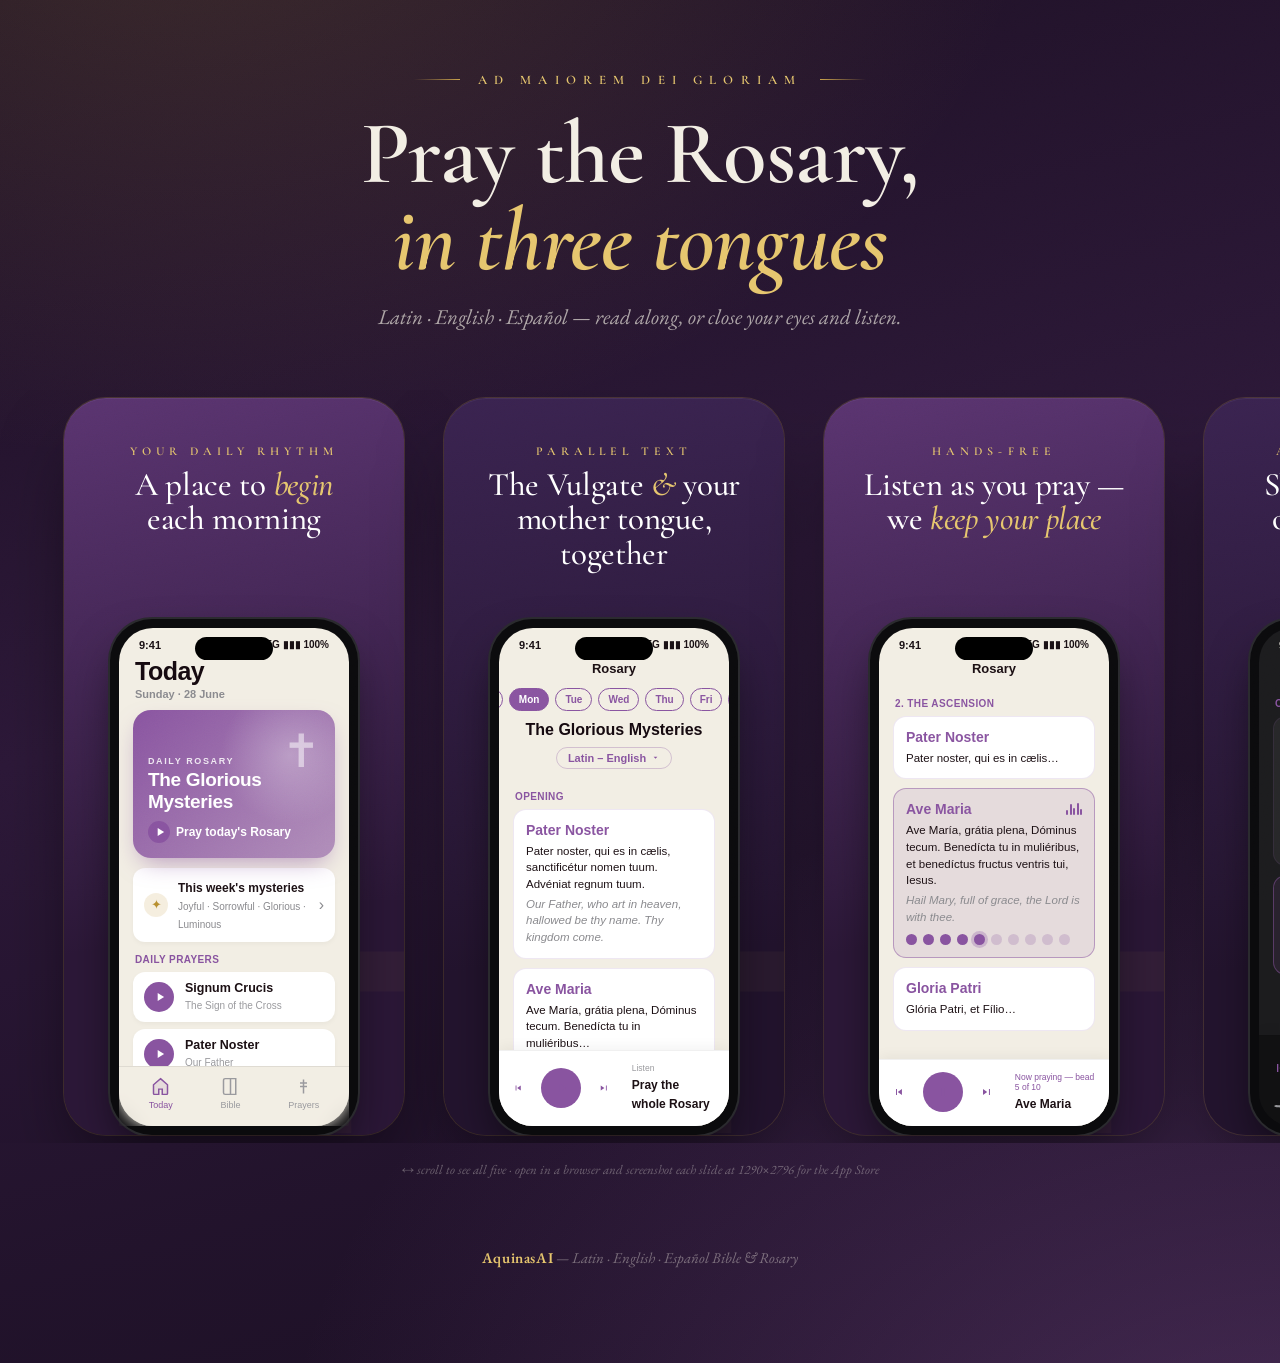
==== AquinasAI - Latin-English Bible/app-store-screenshots/index.html @ 45950003 "Add initial HTML structure and styles for App Store screenshots of AquinasAI" ====
<!DOCTYPE html>
<html lang="en">
<head>
<meta charset="UTF-8">
<meta name="viewport" content="width=device-width, initial-scale=1.0">
<title>AquinasAI — App Store Screenshots</title>
<link rel="preconnect" href="https://fonts.googleapis.com">
<link rel="preconnect" href="https://fonts.gstatic.com" crossorigin>
<link href="https://fonts.googleapis.com/css2?family=Cormorant+Garamond:ital,wght@0,400;0,500;0,600;0,700;1,400;1,500&family=EB+Garamond:ital,wght@0,400;0,500;0,600;1,400&display=swap" rel="stylesheet">
<style>
:root{
  --purple:#8954A0;
  --purple-deep:#5a3470;
  --purple-ink:#2c1838;
  --paper:#F2EEE4;
  --night:#1C1C1E;
  --gold:#C9A24B;
  --gold-bright:#E6C66E;
  --ink:#1a1014;
  /* iOS UI faithful colors */
  --ios-sys:-apple-system,BlinkMacSystemFont,"SF Pro Text","Helvetica Neue",sans-serif;
  --serif:"EB Garamond",Georgia,serif;
  --display:"Cormorant Garamond",Georgia,serif;
}
*{margin:0;padding:0;box-sizing:border-box}
html{-webkit-font-smoothing:antialiased;text-rendering:optimizeLegibility}
body{
  background:
    radial-gradient(120% 80% at 15% -10%, rgba(201,162,75,.18), transparent 55%),
    radial-gradient(130% 90% at 100% 110%, rgba(137,84,160,.40), transparent 60%),
    linear-gradient(165deg,#1d1024 0%, #2c1838 45%, #1a0f22 100%);
  color:var(--paper);
  font-family:var(--serif);
  min-height:100vh;
  padding:64px 0 96px;
  position:relative;
  overflow-x:hidden;
}
/* grain overlay */
body::after{
  content:"";position:fixed;inset:0;pointer-events:none;z-index:9999;opacity:.045;mix-blend-mode:overlay;
  background-image:url("data:image/svg+xml,%3Csvg xmlns='http://www.w3.org/2000/svg' width='160' height='160'%3E%3Cfilter id='n'%3E%3CfeTurbulence type='fractalNoise' baseFrequency='.9' numOctaves='3'/%3E%3C/filter%3E%3Crect width='100%25' height='100%25' filter='url(%23n)'/%3E%3C/svg%3E");
}

/* ---------- Masthead ---------- */
.masthead{text-align:center;max-width:900px;margin:0 auto 60px;padding:0 32px;position:relative;z-index:2}
.crest{
  font-family:var(--display);font-size:13px;letter-spacing:.55em;text-transform:uppercase;
  color:var(--gold-bright);font-weight:600;margin-bottom:22px;
  display:inline-flex;align-items:center;gap:18px;
}
.crest::before,.crest::after{content:"";height:1px;width:46px;background:linear-gradient(90deg,transparent,var(--gold))}
.crest::after{background:linear-gradient(90deg,var(--gold),transparent)}
.masthead h1{
  font-family:var(--display);font-weight:600;font-size:clamp(48px,7vw,92px);line-height:.98;
  letter-spacing:-.01em;color:var(--paper);
}
.masthead h1 em{font-style:italic;color:var(--gold-bright)}
.masthead p{
  font-size:clamp(17px,2vw,21px);color:rgba(242,238,228,.66);margin-top:18px;font-style:italic;font-weight:400;
}

/* ---------- Gallery ---------- */
.gallery{
  display:flex;gap:40px;padding:8px 64px 8px;overflow-x:auto;scroll-snap-type:x mandatory;
  position:relative;z-index:2;
}
.gallery::-webkit-scrollbar{height:10px}
.gallery::-webkit-scrollbar-track{background:rgba(0,0,0,.25);border-radius:99px}
.gallery::-webkit-scrollbar-thumb{background:rgba(201,162,75,.45);border-radius:99px}

/* App Store slide: 1290x2796 ratio */
.slide{
  flex:0 0 auto;width:340px;scroll-snap-align:center;
  aspect-ratio:1290/2796;border-radius:42px;position:relative;overflow:hidden;
  background:linear-gradient(170deg,var(--purple-deep),var(--purple-ink) 70%);
  box-shadow:0 40px 80px -20px rgba(0,0,0,.6), 0 0 0 1px rgba(201,162,75,.22), inset 0 1px 0 rgba(255,255,255,.06);
  display:flex;flex-direction:column;align-items:center;
  padding:46px 26px 0;
}
.slide.paper{background:linear-gradient(175deg,#3a2350,#23142e 75%)}
/* faint cross watermark */
.slide::before{
  content:"✝";position:absolute;font-family:var(--display);font-size:340px;line-height:1;
  right:-70px;bottom:-60px;color:rgba(201,162,75,.05);pointer-events:none;
}
.cap{position:relative;z-index:3;text-align:center;margin-bottom:26px;min-height:118px}
.cap .kicker{
  font-family:var(--display);font-size:12px;letter-spacing:.42em;text-transform:uppercase;
  color:var(--gold-bright);font-weight:600;margin-bottom:10px;
}
.cap h2{
  font-family:var(--display);font-weight:500;font-size:33px;line-height:1.04;color:#fff;letter-spacing:-.01em;
}
.cap h2 em{font-style:italic;color:var(--gold-bright)}

/* ---------- Phone ---------- */
.phone{
  width:248px;flex:0 0 auto;border-radius:42px;background:#0b0b0d;
  padding:9px;position:relative;
  box-shadow:0 0 0 2px #2a2a2e, 0 24px 50px -12px rgba(0,0,0,.7);
  margin-top:auto;
}
.screen{
  border-radius:34px;overflow:hidden;position:relative;background:var(--paper);
  aspect-ratio:9/19.5;display:flex;flex-direction:column;font-family:var(--ios-sys);
}
.screen.dark{background:var(--night);color:var(--paper)}
.island{
  position:absolute;top:9px;left:50%;transform:translateX(-50%);
  width:78px;height:23px;background:#000;border-radius:99px;z-index:50;
}
/* status bar */
.status{
  display:flex;justify-content:space-between;align-items:center;
  padding:11px 20px 4px;font-size:11px;font-weight:600;color:var(--ink);z-index:40;
}
.dark .status{color:var(--paper)}
.status .right{display:flex;gap:5px;align-items:center;font-size:10px}

/* shared UI bits */
.ui{flex:1;overflow:hidden;display:flex;flex-direction:column}
.scroll{flex:1;overflow:hidden;padding:0 14px}
.lt{font-size:25px;font-weight:800;letter-spacing:-.5px;color:#15090f;padding:2px 16px 2px}
.dark .lt{color:var(--paper)}
.muted{color:#8a8a8e}
.purple{color:var(--purple)}

/* tab bar */
.tabbar{
  display:flex;justify-content:space-around;align-items:center;padding:9px 6px 16px;
  border-top:.5px solid rgba(0,0,0,.08);background:rgba(242,238,228,.92);backdrop-filter:blur(8px);
}
.dark .tabbar{background:rgba(28,28,30,.92);border-top:.5px solid rgba(255,255,255,.08)}
.tab{display:flex;flex-direction:column;align-items:center;gap:3px;font-size:9px;color:#9a9a9e;font-weight:500}
.tab svg{width:21px;height:21px;fill:none;stroke:#9a9a9e;stroke-width:1.7}
.tab.on{color:var(--purple)}
.tab.on svg{stroke:var(--purple);fill:rgba(137,84,160,.12)}

/* cards */
.card{background:#fff;border-radius:13px;padding:11px 12px;box-shadow:0 2px 6px rgba(0,0,0,.05)}
.dark .card{background:rgba(255,255,255,.06)}
.row{display:flex;align-items:center;gap:11px}

/* hero */
.hero{
  position:relative;border-radius:18px;overflow:hidden;height:148px;
  background:linear-gradient(135deg,var(--purple),rgba(137,84,160,.62));
  padding:15px;display:flex;flex-direction:column;justify-content:flex-end;color:#fff;
  box-shadow:0 10px 24px -8px rgba(137,84,160,.6);
}
.hero .halo{position:absolute;right:-30px;top:-30px;width:150px;height:150px;border-radius:50%;
  background:radial-gradient(circle,rgba(255,255,255,.28),transparent 65%)}
.hero .ic{position:absolute;right:14px;top:14px;font-size:46px;opacity:.5}
.hero .k{font-size:9px;letter-spacing:.18em;font-weight:700;opacity:.85}
.hero h3{font-size:19px;font-weight:800;margin:3px 0 8px;letter-spacing:-.3px}
.hero .play{display:inline-flex;align-items:center;gap:6px;font-size:12px;font-weight:600}

/* play button circle */
.pbtn{width:30px;height:30px;border-radius:50%;background:var(--purple);display:flex;align-items:center;justify-content:center;flex-shrink:0}
.pbtn svg{width:14px;height:14px;fill:#fff;margin-left:1px}
.pbtn.lg{width:40px;height:40px}.pbtn.lg svg{width:18px;height:18px}
.pbtn.ghost{background:rgba(137,84,160,.14)}.pbtn.ghost svg{fill:var(--purple)}

/* day pills */
.pills{display:flex;gap:6px;justify-content:center;margin:4px 0 10px;flex-wrap:nowrap}
.pill{font-size:10px;padding:5px 9px;border-radius:99px;border:1px solid var(--purple);color:var(--purple);font-weight:600}
.pill.on{background:var(--purple);color:#fff}

/* prayer block card */
.pcard{border-radius:13px;padding:12px;margin-bottom:9px;background:#fff;border:1px solid rgba(137,84,160,.14)}
.dark .pcard{background:rgba(255,255,255,.05)}
.pcard.cur{background:rgba(137,84,160,.12);border-color:rgba(137,84,160,.5)}
.pcard .ti{display:flex;align-items:center;justify-content:space-between;margin-bottom:5px}
.pcard .ti b{color:var(--purple);font-size:14px;font-weight:700}
.la{font-size:11.5px;line-height:1.45;color:#1c1014}
.dark .la{color:var(--paper)}
.en{font-size:11.5px;line-height:1.45;color:#8a8a8e;font-style:italic;margin-top:3px}
.es{font-size:11.5px;line-height:1.45;color:#8a8a8e;font-style:italic;margin-top:3px}

/* beads */
.beads{display:flex;gap:6px;margin-top:9px;flex-wrap:wrap}
.bead{width:11px;height:11px;border-radius:50%;background:rgba(137,84,160,.22)}
.bead.f{background:var(--purple)}
.bead.now{background:var(--purple);box-shadow:0 0 0 3px rgba(137,84,160,.28)}

/* listen bar */
.listen{padding:12px 14px 14px;background:#fff;border-top:.5px solid rgba(0,0,0,.06);box-shadow:0 -3px 12px rgba(0,0,0,.05)}
.dark .listen{background:rgba(0,0,0,.4)}
.listen .ctrls{display:flex;align-items:center;gap:18px;color:var(--purple)}
.listen .ctrls svg{width:16px;height:16px;fill:var(--purple)}
.listen .np{margin-left:4px;line-height:1.2}
.listen .np small{font-size:8.5px;color:#9a9a9e;display:block;text-transform:none}
.listen .np b{font-size:12px;color:#1c1014;font-weight:600}
.dark .listen .np b{color:var(--paper)}
.speed{display:flex;align-items:center;gap:8px;margin-top:11px;color:#9a9a9e}
.speed svg{width:13px;height:13px;fill:#9a9a9e}
.track{flex:1;height:3px;border-radius:99px;background:rgba(137,84,160,.2);position:relative}
.track .fill{position:absolute;left:0;top:0;bottom:0;border-radius:99px;background:var(--purple)}
.track .knob{position:absolute;top:50%;width:13px;height:13px;border-radius:50%;background:#fff;
  box-shadow:0 1px 3px rgba(0,0,0,.3),0 0 0 1px rgba(137,84,160,.4);transform:transl(-50%,-50%);translate:-50% -50%}
.speed .x{font-size:10px;font-weight:700;color:var(--purple);font-variant-numeric:tabular-nums}

/* row list item */
.prow{display:flex;align-items:center;gap:11px;padding:9px 11px;background:#fff;border-radius:12px;margin-bottom:7px;box-shadow:0 2px 5px rgba(0,0,0,.04)}
.dark .prow{background:rgba(255,255,255,.06)}
.prow .tx b{font-size:12.5px;color:#1c1014;font-weight:700;display:block}
.dark .prow .tx b{color:var(--paper)}
.prow .tx small{font-size:10px;color:#9a9a9e}

/* language menu chip */
.langchip{display:inline-flex;align-items:center;gap:5px;font-size:11px;font-weight:600;color:var(--purple);
  border:1px solid rgba(137,84,160,.3);border-radius:99px;padding:4px 11px}
.langchip svg{width:9px;height:9px;fill:var(--purple)}

.sech{font-size:10px;font-weight:800;letter-spacing:.04em;color:var(--purple);text-transform:uppercase;margin:12px 2px 7px}
.weekrow{display:flex;align-items:center;gap:10px;background:#fff;border-radius:12px;padding:10px 11px;box-shadow:0 2px 5px rgba(0,0,0,.04)}
.dark .weekrow{background:rgba(255,255,255,.06)}
.dot{width:24px;height:24px;border-radius:50%;display:flex;align-items:center;justify-content:center;font-size:13px}

/* voices marketing slide */
.voicewrap{display:flex;flex-direction:column;gap:14px;padding:4px 2px}
.voice{display:flex;align-items:center;gap:13px;background:rgba(255,255,255,.05);border:1px solid rgba(201,162,75,.25);
  border-radius:16px;padding:14px}
.voice .flag{width:42px;height:42px;border-radius:50%;display:flex;align-items:center;justify-content:center;font-size:22px;
  background:rgba(201,162,75,.14);border:1px solid rgba(201,162,75,.35)}
.voice .vt{flex:1}
.voice .vt b{font-family:var(--display);font-size:21px;color:#fff;font-weight:600;display:block;line-height:1}
.voice .vt small{font-size:11px;color:rgba(242,238,228,.6);font-style:italic}
.voice .lang{font-family:var(--display);font-size:12px;color:var(--gold-bright);letter-spacing:.12em;text-transform:uppercase;font-weight:600}

/* footer */
.foot{text-align:center;margin:70px auto 0;color:rgba(242,238,228,.4);font-style:italic;font-size:15px;position:relative;z-index:2}
.foot b{color:var(--gold-bright);font-style:normal;font-weight:600;letter-spacing:.04em}
.hint{text-align:center;color:rgba(242,238,228,.35);font-size:13px;margin-top:18px;font-style:italic}

/* waveform icon */
.wf{display:inline-flex;gap:1.5px;align-items:flex-end;height:12px}
.wf i{width:2px;background:var(--purple);border-radius:2px;display:block}
</style>
</head>
<body>

  <div class="masthead">
    <div class="crest">Ad Maiorem Dei Gloriam</div>
    <h1>Pray the Rosary,<br><em>in three tongues</em></h1>
    <p>Latin · English · Español — read along, or close your eyes and listen.</p>
  </div>

  <div class="gallery">

    <!-- ============ SLIDE 1 — TODAY ============ -->
    <div class="slide">
      <div class="cap">
        <div class="kicker">Your daily rhythm</div>
        <h2>A place to <em>begin</em><br>each morning</h2>
      </div>
      <div class="phone"><div class="screen">
        <div class="island"></div>
        <div class="status"><span>9:41</span><span class="right">5G ▮▮▮ 100%</span></div>
        <div class="ui">
          <div class="lt">Today</div>
          <div class="scroll">
            <div class="muted" style="font-size:11px;font-weight:600;padding:0 2px 10px">Sunday · 28 June</div>
            <!-- hero -->
            <div class="hero">
              <div class="halo"></div><div class="ic">✝</div>
              <div class="k">DAILY ROSARY</div>
              <h3>The Glorious Mysteries</h3>
              <div class="play"><span class="pbtn" style="width:22px;height:22px"><svg viewBox="0 0 24 24"><path d="M8 5v14l11-7z"/></svg></span> Pray today's Rosary</div>
            </div>
            <div style="height:10px"></div>
            <div class="weekrow">
              <div class="dot" style="background:rgba(201,162,75,.18);color:#b8902f">✦</div>
              <div style="flex:1"><b style="font-size:12px;color:#1c1014">This week's mysteries</b><br><small class="muted" style="font-size:10px">Joyful · Sorrowful · Glorious · Luminous</small></div>
              <span class="muted">›</span>
            </div>
            <div class="sech">Daily prayers</div>
            <div class="prow">
              <span class="pbtn"><svg viewBox="0 0 24 24"><path d="M8 5v14l11-7z"/></svg></span>
              <div class="tx"><b>Signum Crucis</b><small>The Sign of the Cross</small></div>
            </div>
            <div class="prow">
              <span class="pbtn"><svg viewBox="0 0 24 24"><path d="M8 5v14l11-7z"/></svg></span>
              <div class="tx"><b>Pater Noster</b><small>Our Father</small></div>
            </div>
            <div class="prow">
              <span class="pbtn"><svg viewBox="0 0 24 24"><path d="M8 5v14l11-7z"/></svg></span>
              <div class="tx"><b>Ave Maria</b><small>Hail Mary</small></div>
            </div>
          </div>
          <div class="tabbar">
            <div class="tab on"><svg viewBox="0 0 24 24"><path d="M12 3l8 7v10a1 1 0 0 1-1 1h-5v-6H10v6H5a1 1 0 0 1-1-1V10z"/></svg>Today</div>
            <div class="tab"><svg viewBox="0 0 24 24"><path d="M4 5a2 2 0 0 1 2-2h12v18H6a2 2 0 0 1-2-2z"/><path d="M12 3v18"/></svg>Bible</div>
            <div class="tab"><svg viewBox="0 0 24 24"><path d="M12 4v16M8 8h8M8 12h8"/></svg>Prayers</div>
          </div>
        </div>
      </div></div>
    </div>

    <!-- ============ SLIDE 2 — THREE LANGUAGES ============ -->
    <div class="slide paper">
      <div class="cap">
        <div class="kicker">Parallel text</div>
        <h2>The Vulgate <em>&amp;</em> your<br>mother tongue, together</h2>
      </div>
      <div class="phone"><div class="screen">
        <div class="island"></div>
        <div class="status"><span>9:41</span><span class="right">5G ▮▮▮ 100%</span></div>
        <div class="ui">
          <div style="text-align:center;font-size:13px;font-weight:600;padding:6px 0 8px;color:#1c1014">Rosary</div>
          <div class="pills">
            <span class="pill">Sun</span><span class="pill on">Mon</span><span class="pill">Tue</span><span class="pill">Wed</span><span class="pill">Thu</span><span class="pill">Fri</span><span class="pill">Sat</span>
          </div>
          <div style="text-align:center"><div style="font-size:16px;font-weight:800;color:#15090f">The Glorious Mysteries</div>
            <div style="margin:8px 0 4px"><span class="langchip">Latin – English <svg viewBox="0 0 24 24"><path d="M7 10l5 5 5-5z"/></svg></span></div>
          </div>
          <div class="scroll" style="padding-top:6px">
            <div class="sech">Opening</div>
            <div class="pcard">
              <div class="ti"><b>Pater Noster</b></div>
              <div class="la">Pater noster, qui es in cælis, sanctificétur nomen tuum. Advéniat regnum tuum.</div>
              <div class="en">Our Father, who art in heaven, hallowed be thy name. Thy kingdom come.</div>
            </div>
            <div class="pcard">
              <div class="ti"><b>Ave Maria</b></div>
              <div class="la">Ave María, grátia plena, Dóminus tecum. Benedícta tu in muliéribus…</div>
              <div class="en">Hail Mary, full of grace, the Lord is with thee. Blessed art thou amongst women…</div>
              <div class="beads"><span class="bead f"></span><span class="bead f"></span><span class="bead"></span></div>
            </div>
            <div class="pcard">
              <div class="ti"><b>Gloria Patri</b></div>
              <div class="la">Glória Patri, et Fílio, et Spirítui Sancto…</div>
              <div class="en">Glory be to the Father, and to the Son, and to the Holy Spirit…</div>
            </div>
          </div>
          <div class="listen">
            <div class="ctrls">
              <svg viewBox="0 0 24 24"><path d="M6 6h2v12H6zm3.5 6l8.5 6V6z"/></svg>
              <span class="pbtn lg"><svg viewBox="0 0 24 24"><path d="M8 5v14l11-7z"/></svg></span>
              <svg viewBox="0 0 24 24"><path d="M16 6h2v12h-2zM4 6l8.5 6L4 18z"/></svg>
              <div class="np"><small>Listen</small><b>Pray the whole Rosary</b></div>
            </div>
          </div>
        </div>
      </div></div>
    </div>

    <!-- ============ SLIDE 3 — LISTEN + BEAD TRACKER ============ -->
    <div class="slide">
      <div class="cap">
        <div class="kicker">Hands-free</div>
        <h2>Listen as you pray —<br>we <em>keep your place</em></h2>
      </div>
      <div class="phone"><div class="screen">
        <div class="island"></div>
        <div class="status"><span>9:41</span><span class="right">5G ▮▮▮ 100%</span></div>
        <div class="ui">
          <div style="text-align:center;font-size:13px;font-weight:600;padding:6px 0 8px;color:#1c1014">Rosary</div>
          <div class="scroll" style="padding-top:2px">
            <div class="sech">2. The Ascension</div>
            <div class="pcard"><div class="ti"><b>Pater Noster</b></div>
              <div class="la">Pater noster, qui es in cælis…</div></div>
            <div class="pcard cur">
              <div class="ti"><b>Ave Maria</b>
                <span class="wf"><i style="height:5px"></i><i style="height:11px"></i><i style="height:7px"></i><i style="height:12px"></i><i style="height:6px"></i></span>
              </div>
              <div class="la">Ave María, grátia plena, Dóminus tecum. Benedícta tu in muliéribus, et benedíctus fructus ventris tui, Iesus.</div>
              <div class="en">Hail Mary, full of grace, the Lord is with thee.</div>
              <div class="beads">
                <span class="bead f"></span><span class="bead f"></span><span class="bead f"></span><span class="bead f"></span>
                <span class="bead now"></span>
                <span class="bead"></span><span class="bead"></span><span class="bead"></span><span class="bead"></span><span class="bead"></span>
              </div>
            </div>
            <div class="pcard"><div class="ti"><b>Gloria Patri</b></div>
              <div class="la">Glória Patri, et Fílio…</div></div>
          </div>
          <div class="listen">
            <div class="ctrls">
              <svg viewBox="0 0 24 24"><path d="M6 6h2v12H6zm3.5 6l8.5 6V6z"/></svg>
              <span class="pbtn lg"><svg viewBox="0 0 24 24"><path d="M6 5h4v14H6zm8 0h4v14h-4z"/></svg></span>
              <svg viewBox="0 0 24 24"><path d="M16 6h2v12h-2zM4 6l8.5 6L4 18z"/></svg>
              <div class="np"><small style="color:var(--purple)">Now praying — bead 5 of 10</small><b>Ave Maria</b></div>
            </div>
          </div>
        </div>
      </div></div>
    </div>

    <!-- ============ SLIDE 4 — ADJUSTABLE SPEED ============ -->
    <div class="slide paper">
      <div class="cap">
        <div class="kicker">At your own pace</div>
        <h2>Slow and solemn,<br>or <em>steady &amp; brisk</em></h2>
      </div>
      <div class="phone"><div class="screen dark">
        <div class="island"></div>
        <div class="status"><span>9:41</span><span class="right">5G ▮▮▮ 100%</span></div>
        <div class="ui">
          <div style="text-align:center;font-size:13px;font-weight:600;padding:6px 0 8px;color:var(--paper)">Rosary</div>
          <div class="scroll" style="padding-top:2px">
            <div class="sech">Opening</div>
            <div class="pcard"><div class="ti"><b>Apostles' Creed</b></div>
              <div class="la">Credo in Deum Patrem omnipoténtem, Creatórem cæli et terræ…</div>
              <div class="en">I believe in God, the Father almighty, Creator of heaven and earth…</div>
            </div>
            <div class="pcard cur"><div class="ti"><b>Pater Noster</b>
              <span class="wf"><i style="height:5px"></i><i style="height:11px"></i><i style="height:7px"></i><i style="height:12px"></i></span></div>
              <div class="la">Pater noster, qui es in cælis, sanctificétur nomen tuum…</div>
              <div class="en">Our Father, who art in heaven…</div>
            </div>
          </div>
          <div class="listen">
            <div class="ctrls">
              <svg viewBox="0 0 24 24"><path d="M6 6h2v12H6zm3.5 6l8.5 6V6z"/></svg>
              <span class="pbtn lg"><svg viewBox="0 0 24 24"><path d="M6 5h4v14H6zm8 0h4v14h-4z"/></svg></span>
              <svg viewBox="0 0 24 24"><path d="M16 6h2v12h-2zM4 6l8.5 6L4 18z"/></svg>
              <div class="np"><small style="color:var(--purple)">Now praying</small><b>Pater Noster</b></div>
            </div>
            <div class="speed">
              <svg viewBox="0 0 24 24"><path d="M2 13c4-4 8 0 12-2s6 2 8 1c-1 4-5 5-8 4s-8 1-12-3z"/></svg>
              <div class="track"><div class="fill" style="width:42%"></div><div class="knob" style="left:42%"></div></div>
              <svg viewBox="0 0 24 24"><path d="M12 3c2 0 3 2 3 4 4 1 6 4 6 8H3c0-4 2-7 6-8 0-2 1-4 3-4z"/></svg>
              <span class="x">1.0×</span>
            </div>
          </div>
        </div>
      </div></div>
    </div>

    <!-- ============ SLIDE 5 — THREE VOICES ============ -->
    <div class="slide">
      <div class="cap">
        <div class="kicker">Recorded for reverence</div>
        <h2>Three <em>authentic</em><br>voices</h2>
      </div>
      <div class="phone"><div class="screen dark">
        <div class="island"></div>
        <div class="status"><span>9:41</span><span class="right">5G ▮▮▮ 100%</span></div>
        <div class="ui">
          <div class="scroll" style="display:flex;flex-direction:column;justify-content:center;padding:0 16px">
            <div style="text-align:center;margin-bottom:18px">
              <div style="font-family:var(--display);font-size:34px;color:var(--paper);font-weight:600;line-height:1">Ave Maria</div>
              <div style="font-style:italic;color:rgba(242,238,228,.55);font-size:13px;margin-top:4px">spoken in your chosen tongue</div>
            </div>
            <div class="voicewrap">
              <div class="voice">
                <div class="flag">🕊️</div>
                <div class="vt"><b>Elena</b><small>Italianate ecclesiastical Latin</small></div>
                <div class="lang">Latina</div>
              </div>
              <div class="voice">
                <div class="flag">📖</div>
                <div class="vt"><b>Daniel</b><small>Measured British clarity</small></div>
                <div class="lang">English</div>
              </div>
              <div class="voice">
                <div class="flag">🌹</div>
                <div class="vt"><b>Charlotte</b><small>Warm, gentle delivery</small></div>
                <div class="lang">Español</div>
              </div>
            </div>
            <div style="text-align:center;margin-top:20px;color:rgba(242,238,228,.45);font-style:italic;font-size:12px">
              Every prayer of the Rosary, in full.
            </div>
          </div>
          <div class="tabbar">
            <div class="tab"><svg viewBox="0 0 24 24"><path d="M12 3l8 7v10a1 1 0 0 1-1 1h-5v-6H10v6H5a1 1 0 0 1-1-1V10z"/></svg>Today</div>
            <div class="tab"><svg viewBox="0 0 24 24"><path d="M4 5a2 2 0 0 1 2-2h12v18H6a2 2 0 0 1-2-2z"/><path d="M12 3v18"/></svg>Bible</div>
            <div class="tab on"><svg viewBox="0 0 24 24"><path d="M12 4v16M8 8h8M8 12h8"/></svg>Prayers</div>
          </div>
        </div>
      </div></div>
    </div>

  </div>

  <div class="hint">↔ scroll to see all five · open in a browser and screenshot each slide at 1290×2796 for the App Store</div>
  <div class="foot"><b>AquinasAI</b> — Latin · English · Español Bible &amp; Rosary</div>

</body>
</html>
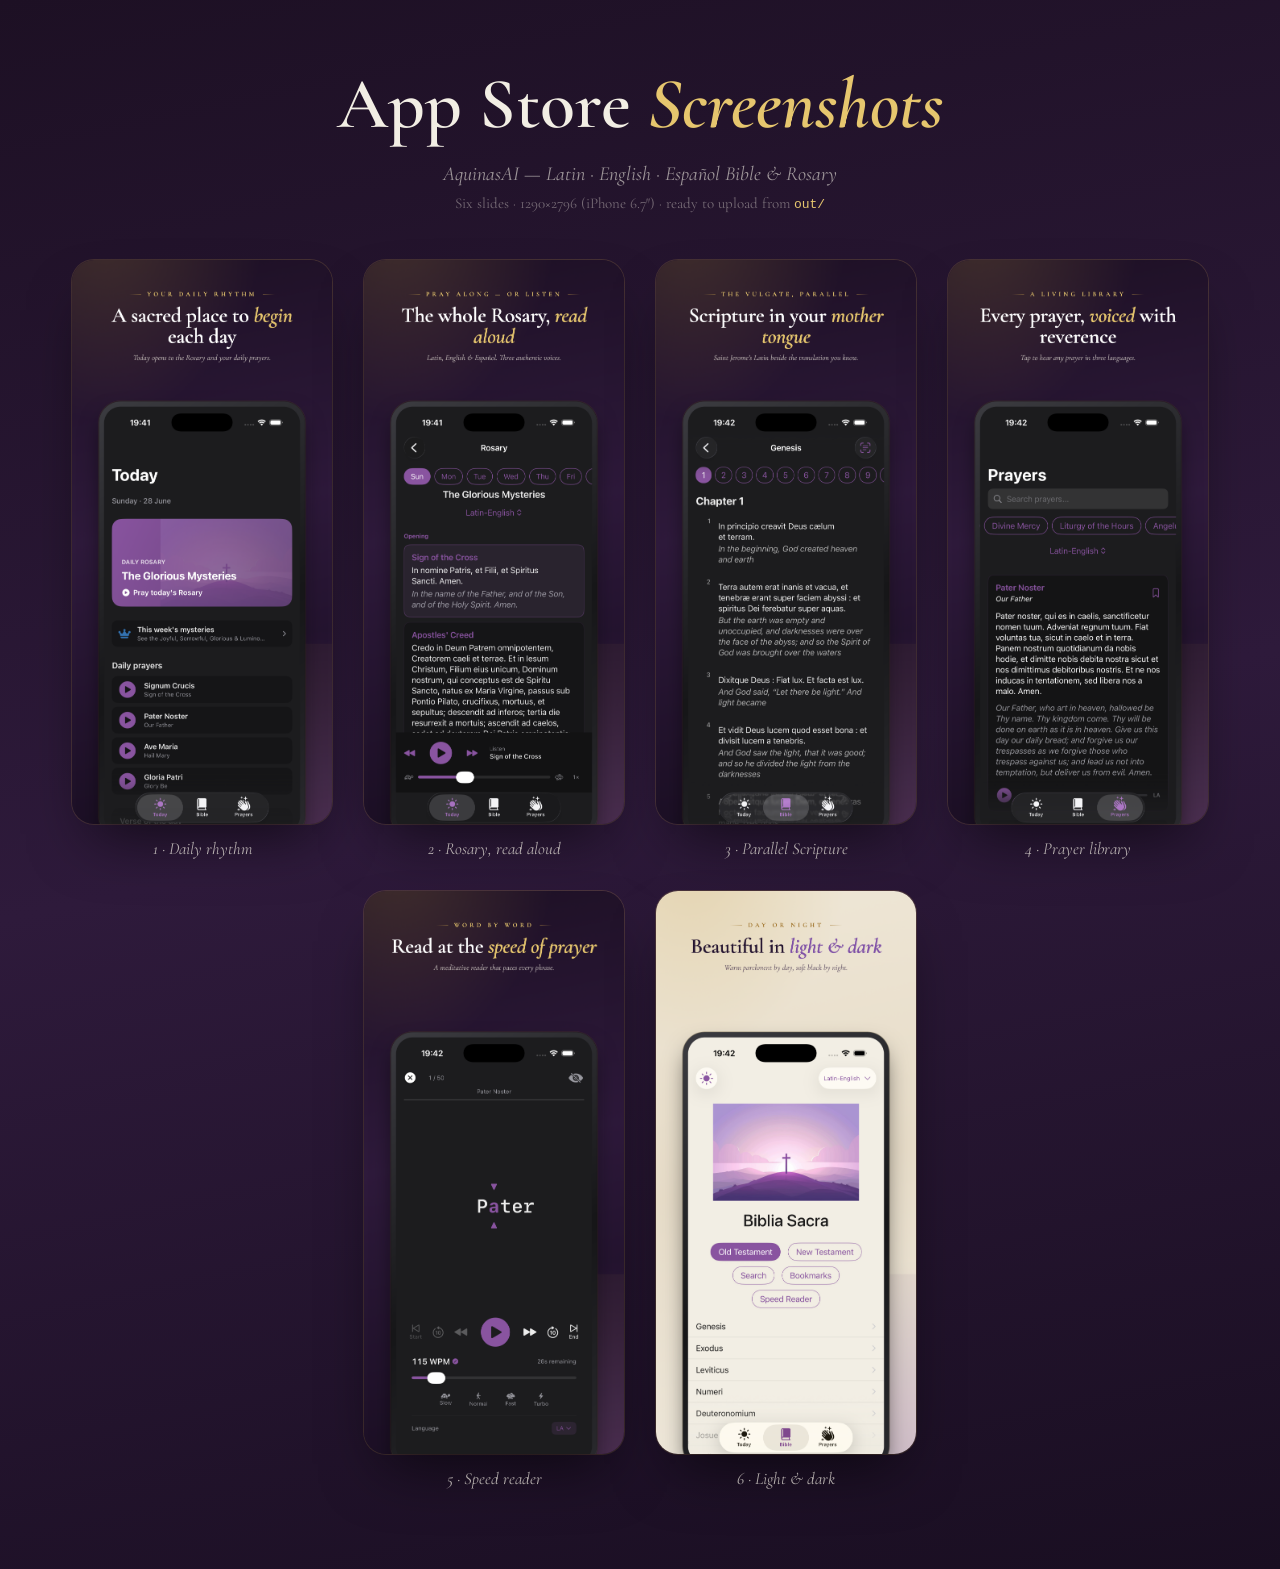
==== commit 82bb7efe: "App Store screenshots: branded 1290x2796 slides from real app captures Six marketing slides composit" ====
--- a/AquinasAI - Latin-English Bible/app-store-screenshots/index.html
+++ b/AquinasAI - Latin-English Bible/app-store-screenshots/index.html
@@ -4,480 +4,36 @@
 <meta charset="UTF-8">
 <meta name="viewport" content="width=device-width, initial-scale=1.0">
 <title>AquinasAI — App Store Screenshots</title>
-<link rel="preconnect" href="https://fonts.googleapis.com">
-<link rel="preconnect" href="https://fonts.gstatic.com" crossorigin>
-<link href="https://fonts.googleapis.com/css2?family=Cormorant+Garamond:ital,wght@0,400;0,500;0,600;0,700;1,400;1,500&family=EB+Garamond:ital,wght@0,400;0,500;0,600;1,400&display=swap" rel="stylesheet">
+<link href="https://fonts.googleapis.com/css2?family=Cormorant+Garamond:ital,wght@0,500;0,600&display=swap" rel="stylesheet">
 <style>
-:root{
-  --purple:#8954A0;
-  --purple-deep:#5a3470;
-  --purple-ink:#2c1838;
-  --paper:#F2EEE4;
-  --night:#1C1C1E;
-  --gold:#C9A24B;
-  --gold-bright:#E6C66E;
-  --ink:#1a1014;
-  /* iOS UI faithful colors */
-  --ios-sys:-apple-system,BlinkMacSystemFont,"SF Pro Text","Helvetica Neue",sans-serif;
-  --serif:"EB Garamond",Georgia,serif;
-  --display:"Cormorant Garamond",Georgia,serif;
+*{margin:0;padding:0;box-sizing:border-box}
+body{
+  font-family:'Cormorant Garamond',Baskerville,Georgia,serif;
+  background:linear-gradient(168deg,#1d1024,#2e1a3b 50%,#190e21);
+  color:#F2EEE4;min-height:100vh;padding:60px 24px 80px;text-align:center;
 }
-*{margin:0;padding:0;box-sizing:border-box}
-html{-webkit-font-smoothing:antialiased;text-rendering:optimizeLegibility}
-body{
-  background:
-    radial-gradient(120% 80% at 15% -10%, rgba(201,162,75,.18), transparent 55%),
-    radial-gradient(130% 90% at 100% 110%, rgba(137,84,160,.40), transparent 60%),
-    linear-gradient(165deg,#1d1024 0%, #2c1838 45%, #1a0f22 100%);
-  color:var(--paper);
-  font-family:var(--serif);
-  min-height:100vh;
-  padding:64px 0 96px;
-  position:relative;
-  overflow-x:hidden;
-}
-/* grain overlay */
-body::after{
-  content:"";position:fixed;inset:0;pointer-events:none;z-index:9999;opacity:.045;mix-blend-mode:overlay;
-  background-image:url("data:image/svg+xml,%3Csvg xmlns='http://www.w3.org/2000/svg' width='160' height='160'%3E%3Cfilter id='n'%3E%3CfeTurbulence type='fractalNoise' baseFrequency='.9' numOctaves='3'/%3E%3C/filter%3E%3Crect width='100%25' height='100%25' filter='url(%23n)'/%3E%3C/svg%3E");
-}
-
-/* ---------- Masthead ---------- */
-.masthead{text-align:center;max-width:900px;margin:0 auto 60px;padding:0 32px;position:relative;z-index:2}
-.crest{
-  font-family:var(--display);font-size:13px;letter-spacing:.55em;text-transform:uppercase;
-  color:var(--gold-bright);font-weight:600;margin-bottom:22px;
-  display:inline-flex;align-items:center;gap:18px;
-}
-.crest::before,.crest::after{content:"";height:1px;width:46px;background:linear-gradient(90deg,transparent,var(--gold))}
-.crest::after{background:linear-gradient(90deg,var(--gold),transparent)}
-.masthead h1{
-  font-family:var(--display);font-weight:600;font-size:clamp(48px,7vw,92px);line-height:.98;
-  letter-spacing:-.01em;color:var(--paper);
-}
-.masthead h1 em{font-style:italic;color:var(--gold-bright)}
-.masthead p{
-  font-size:clamp(17px,2vw,21px);color:rgba(242,238,228,.66);margin-top:18px;font-style:italic;font-weight:400;
-}
-
-/* ---------- Gallery ---------- */
-.gallery{
-  display:flex;gap:40px;padding:8px 64px 8px;overflow-x:auto;scroll-snap-type:x mandatory;
-  position:relative;z-index:2;
-}
-.gallery::-webkit-scrollbar{height:10px}
-.gallery::-webkit-scrollbar-track{background:rgba(0,0,0,.25);border-radius:99px}
-.gallery::-webkit-scrollbar-thumb{background:rgba(201,162,75,.45);border-radius:99px}
-
-/* App Store slide: 1290x2796 ratio */
-.slide{
-  flex:0 0 auto;width:340px;scroll-snap-align:center;
-  aspect-ratio:1290/2796;border-radius:42px;position:relative;overflow:hidden;
-  background:linear-gradient(170deg,var(--purple-deep),var(--purple-ink) 70%);
-  box-shadow:0 40px 80px -20px rgba(0,0,0,.6), 0 0 0 1px rgba(201,162,75,.22), inset 0 1px 0 rgba(255,255,255,.06);
-  display:flex;flex-direction:column;align-items:center;
-  padding:46px 26px 0;
-}
-.slide.paper{background:linear-gradient(175deg,#3a2350,#23142e 75%)}
-/* faint cross watermark */
-.slide::before{
-  content:"✝";position:absolute;font-family:var(--display);font-size:340px;line-height:1;
-  right:-70px;bottom:-60px;color:rgba(201,162,75,.05);pointer-events:none;
-}
-.cap{position:relative;z-index:3;text-align:center;margin-bottom:26px;min-height:118px}
-.cap .kicker{
-  font-family:var(--display);font-size:12px;letter-spacing:.42em;text-transform:uppercase;
-  color:var(--gold-bright);font-weight:600;margin-bottom:10px;
-}
-.cap h2{
-  font-family:var(--display);font-weight:500;font-size:33px;line-height:1.04;color:#fff;letter-spacing:-.01em;
-}
-.cap h2 em{font-style:italic;color:var(--gold-bright)}
-
-/* ---------- Phone ---------- */
-.phone{
-  width:248px;flex:0 0 auto;border-radius:42px;background:#0b0b0d;
-  padding:9px;position:relative;
-  box-shadow:0 0 0 2px #2a2a2e, 0 24px 50px -12px rgba(0,0,0,.7);
-  margin-top:auto;
-}
-.screen{
-  border-radius:34px;overflow:hidden;position:relative;background:var(--paper);
-  aspect-ratio:9/19.5;display:flex;flex-direction:column;font-family:var(--ios-sys);
-}
-.screen.dark{background:var(--night);color:var(--paper)}
-.island{
-  position:absolute;top:9px;left:50%;transform:translateX(-50%);
-  width:78px;height:23px;background:#000;border-radius:99px;z-index:50;
-}
-/* status bar */
-.status{
-  display:flex;justify-content:space-between;align-items:center;
-  padding:11px 20px 4px;font-size:11px;font-weight:600;color:var(--ink);z-index:40;
-}
-.dark .status{color:var(--paper)}
-.status .right{display:flex;gap:5px;align-items:center;font-size:10px}
-
-/* shared UI bits */
-.ui{flex:1;overflow:hidden;display:flex;flex-direction:column}
-.scroll{flex:1;overflow:hidden;padding:0 14px}
-.lt{font-size:25px;font-weight:800;letter-spacing:-.5px;color:#15090f;padding:2px 16px 2px}
-.dark .lt{color:var(--paper)}
-.muted{color:#8a8a8e}
-.purple{color:var(--purple)}
-
-/* tab bar */
-.tabbar{
-  display:flex;justify-content:space-around;align-items:center;padding:9px 6px 16px;
-  border-top:.5px solid rgba(0,0,0,.08);background:rgba(242,238,228,.92);backdrop-filter:blur(8px);
-}
-.dark .tabbar{background:rgba(28,28,30,.92);border-top:.5px solid rgba(255,255,255,.08)}
-.tab{display:flex;flex-direction:column;align-items:center;gap:3px;font-size:9px;color:#9a9a9e;font-weight:500}
-.tab svg{width:21px;height:21px;fill:none;stroke:#9a9a9e;stroke-width:1.7}
-.tab.on{color:var(--purple)}
-.tab.on svg{stroke:var(--purple);fill:rgba(137,84,160,.12)}
-
-/* cards */
-.card{background:#fff;border-radius:13px;padding:11px 12px;box-shadow:0 2px 6px rgba(0,0,0,.05)}
-.dark .card{background:rgba(255,255,255,.06)}
-.row{display:flex;align-items:center;gap:11px}
-
-/* hero */
-.hero{
-  position:relative;border-radius:18px;overflow:hidden;height:148px;
-  background:linear-gradient(135deg,var(--purple),rgba(137,84,160,.62));
-  padding:15px;display:flex;flex-direction:column;justify-content:flex-end;color:#fff;
-  box-shadow:0 10px 24px -8px rgba(137,84,160,.6);
-}
-.hero .halo{position:absolute;right:-30px;top:-30px;width:150px;height:150px;border-radius:50%;
-  background:radial-gradient(circle,rgba(255,255,255,.28),transparent 65%)}
-.hero .ic{position:absolute;right:14px;top:14px;font-size:46px;opacity:.5}
-.hero .k{font-size:9px;letter-spacing:.18em;font-weight:700;opacity:.85}
-.hero h3{font-size:19px;font-weight:800;margin:3px 0 8px;letter-spacing:-.3px}
-.hero .play{display:inline-flex;align-items:center;gap:6px;font-size:12px;font-weight:600}
-
-/* play button circle */
-.pbtn{width:30px;height:30px;border-radius:50%;background:var(--purple);display:flex;align-items:center;justify-content:center;flex-shrink:0}
-.pbtn svg{width:14px;height:14px;fill:#fff;margin-left:1px}
-.pbtn.lg{width:40px;height:40px}.pbtn.lg svg{width:18px;height:18px}
-.pbtn.ghost{background:rgba(137,84,160,.14)}.pbtn.ghost svg{fill:var(--purple)}
-
-/* day pills */
-.pills{display:flex;gap:6px;justify-content:center;margin:4px 0 10px;flex-wrap:nowrap}
-.pill{font-size:10px;padding:5px 9px;border-radius:99px;border:1px solid var(--purple);color:var(--purple);font-weight:600}
-.pill.on{background:var(--purple);color:#fff}
-
-/* prayer block card */
-.pcard{border-radius:13px;padding:12px;margin-bottom:9px;background:#fff;border:1px solid rgba(137,84,160,.14)}
-.dark .pcard{background:rgba(255,255,255,.05)}
-.pcard.cur{background:rgba(137,84,160,.12);border-color:rgba(137,84,160,.5)}
-.pcard .ti{display:flex;align-items:center;justify-content:space-between;margin-bottom:5px}
-.pcard .ti b{color:var(--purple);font-size:14px;font-weight:700}
-.la{font-size:11.5px;line-height:1.45;color:#1c1014}
-.dark .la{color:var(--paper)}
-.en{font-size:11.5px;line-height:1.45;color:#8a8a8e;font-style:italic;margin-top:3px}
-.es{font-size:11.5px;line-height:1.45;color:#8a8a8e;font-style:italic;margin-top:3px}
-
-/* beads */
-.beads{display:flex;gap:6px;margin-top:9px;flex-wrap:wrap}
-.bead{width:11px;height:11px;border-radius:50%;background:rgba(137,84,160,.22)}
-.bead.f{background:var(--purple)}
-.bead.now{background:var(--purple);box-shadow:0 0 0 3px rgba(137,84,160,.28)}
-
-/* listen bar */
-.listen{padding:12px 14px 14px;background:#fff;border-top:.5px solid rgba(0,0,0,.06);box-shadow:0 -3px 12px rgba(0,0,0,.05)}
-.dark .listen{background:rgba(0,0,0,.4)}
-.listen .ctrls{display:flex;align-items:center;gap:18px;color:var(--purple)}
-.listen .ctrls svg{width:16px;height:16px;fill:var(--purple)}
-.listen .np{margin-left:4px;line-height:1.2}
-.listen .np small{font-size:8.5px;color:#9a9a9e;display:block;text-transform:none}
-.listen .np b{font-size:12px;color:#1c1014;font-weight:600}
-.dark .listen .np b{color:var(--paper)}
-.speed{display:flex;align-items:center;gap:8px;margin-top:11px;color:#9a9a9e}
-.speed svg{width:13px;height:13px;fill:#9a9a9e}
-.track{flex:1;height:3px;border-radius:99px;background:rgba(137,84,160,.2);position:relative}
-.track .fill{position:absolute;left:0;top:0;bottom:0;border-radius:99px;background:var(--purple)}
-.track .knob{position:absolute;top:50%;width:13px;height:13px;border-radius:50%;background:#fff;
-  box-shadow:0 1px 3px rgba(0,0,0,.3),0 0 0 1px rgba(137,84,160,.4);transform:transl(-50%,-50%);translate:-50% -50%}
-.speed .x{font-size:10px;font-weight:700;color:var(--purple);font-variant-numeric:tabular-nums}
-
-/* row list item */
-.prow{display:flex;align-items:center;gap:11px;padding:9px 11px;background:#fff;border-radius:12px;margin-bottom:7px;box-shadow:0 2px 5px rgba(0,0,0,.04)}
-.dark .prow{background:rgba(255,255,255,.06)}
-.prow .tx b{font-size:12.5px;color:#1c1014;font-weight:700;display:block}
-.dark .prow .tx b{color:var(--paper)}
-.prow .tx small{font-size:10px;color:#9a9a9e}
-
-/* language menu chip */
-.langchip{display:inline-flex;align-items:center;gap:5px;font-size:11px;font-weight:600;color:var(--purple);
-  border:1px solid rgba(137,84,160,.3);border-radius:99px;padding:4px 11px}
-.langchip svg{width:9px;height:9px;fill:var(--purple)}
-
-.sech{font-size:10px;font-weight:800;letter-spacing:.04em;color:var(--purple);text-transform:uppercase;margin:12px 2px 7px}
-.weekrow{display:flex;align-items:center;gap:10px;background:#fff;border-radius:12px;padding:10px 11px;box-shadow:0 2px 5px rgba(0,0,0,.04)}
-.dark .weekrow{background:rgba(255,255,255,.06)}
-.dot{width:24px;height:24px;border-radius:50%;display:flex;align-items:center;justify-content:center;font-size:13px}
-
-/* voices marketing slide */
-.voicewrap{display:flex;flex-direction:column;gap:14px;padding:4px 2px}
-.voice{display:flex;align-items:center;gap:13px;background:rgba(255,255,255,.05);border:1px solid rgba(201,162,75,.25);
-  border-radius:16px;padding:14px}
-.voice .flag{width:42px;height:42px;border-radius:50%;display:flex;align-items:center;justify-content:center;font-size:22px;
-  background:rgba(201,162,75,.14);border:1px solid rgba(201,162,75,.35)}
-.voice .vt{flex:1}
-.voice .vt b{font-family:var(--display);font-size:21px;color:#fff;font-weight:600;display:block;line-height:1}
-.voice .vt small{font-size:11px;color:rgba(242,238,228,.6);font-style:italic}
-.voice .lang{font-family:var(--display);font-size:12px;color:var(--gold-bright);letter-spacing:.12em;text-transform:uppercase;font-weight:600}
-
-/* footer */
-.foot{text-align:center;margin:70px auto 0;color:rgba(242,238,228,.4);font-style:italic;font-size:15px;position:relative;z-index:2}
-.foot b{color:var(--gold-bright);font-style:normal;font-weight:600;letter-spacing:.04em}
-.hint{text-align:center;color:rgba(242,238,228,.35);font-size:13px;margin-top:18px;font-style:italic}
-
-/* waveform icon */
-.wf{display:inline-flex;gap:1.5px;align-items:flex-end;height:12px}
-.wf i{width:2px;background:var(--purple);border-radius:2px;display:block}
+h1{font-size:clamp(38px,6vw,72px);font-weight:600}
+h1 em{font-style:italic;color:#E6C66E}
+.sub{color:rgba(242,238,228,.6);font-style:italic;font-size:20px;margin:14px 0 8px}
+.note{color:rgba(242,238,228,.4);font-size:15px;margin-bottom:48px}
+.note code{color:#E6C66E;font-family:ui-monospace,monospace;font-size:13px}
+.grid{display:flex;flex-wrap:wrap;gap:32px;justify-content:center;max-width:1400px;margin:0 auto}
+figure{width:260px}
+img{width:100%;border-radius:22px;box-shadow:0 30px 60px -20px rgba(0,0,0,.6),0 0 0 1px rgba(201,162,75,.2);display:block}
+figcaption{margin-top:14px;font-size:17px;color:rgba(242,238,228,.7);font-style:italic}
 </style>
 </head>
 <body>
-
-  <div class="masthead">
-    <div class="crest">Ad Maiorem Dei Gloriam</div>
-    <h1>Pray the Rosary,<br><em>in three tongues</em></h1>
-    <p>Latin · English · Español — read along, or close your eyes and listen.</p>
+  <h1>App Store <em>Screenshots</em></h1>
+  <div class="sub">AquinasAI — Latin · English · Español Bible &amp; Rosary</div>
+  <div class="note">Six slides · 1290×2796 (iPhone 6.7″) · ready to upload from <code>out/</code></div>
+  <div class="grid">
+    <figure><img src="out/01-today.png"><figcaption>1 · Daily rhythm</figcaption></figure>
+    <figure><img src="out/02-rosary-listen.png"><figcaption>2 · Rosary, read aloud</figcaption></figure>
+    <figure><img src="out/03-bible-parallel.png"><figcaption>3 · Parallel Scripture</figcaption></figure>
+    <figure><img src="out/04-prayers.png"><figcaption>4 · Prayer library</figcaption></figure>
+    <figure><img src="out/05-speed-reader.png"><figcaption>5 · Speed reader</figcaption></figure>
+    <figure><img src="out/06-light-dark.png"><figcaption>6 · Light &amp; dark</figcaption></figure>
   </div>
-
-  <div class="gallery">
-
-    <!-- ============ SLIDE 1 — TODAY ============ -->
-    <div class="slide">
-      <div class="cap">
-        <div class="kicker">Your daily rhythm</div>
-        <h2>A place to <em>begin</em><br>each morning</h2>
-      </div>
-      <div class="phone"><div class="screen">
-        <div class="island"></div>
-        <div class="status"><span>9:41</span><span class="right">5G ▮▮▮ 100%</span></div>
-        <div class="ui">
-          <div class="lt">Today</div>
-          <div class="scroll">
-            <div class="muted" style="font-size:11px;font-weight:600;padding:0 2px 10px">Sunday · 28 June</div>
-            <!-- hero -->
-            <div class="hero">
-              <div class="halo"></div><div class="ic">✝</div>
-              <div class="k">DAILY ROSARY</div>
-              <h3>The Glorious Mysteries</h3>
-              <div class="play"><span class="pbtn" style="width:22px;height:22px"><svg viewBox="0 0 24 24"><path d="M8 5v14l11-7z"/></svg></span> Pray today's Rosary</div>
-            </div>
-            <div style="height:10px"></div>
-            <div class="weekrow">
-              <div class="dot" style="background:rgba(201,162,75,.18);color:#b8902f">✦</div>
-              <div style="flex:1"><b style="font-size:12px;color:#1c1014">This week's mysteries</b><br><small class="muted" style="font-size:10px">Joyful · Sorrowful · Glorious · Luminous</small></div>
-              <span class="muted">›</span>
-            </div>
-            <div class="sech">Daily prayers</div>
-            <div class="prow">
-              <span class="pbtn"><svg viewBox="0 0 24 24"><path d="M8 5v14l11-7z"/></svg></span>
-              <div class="tx"><b>Signum Crucis</b><small>The Sign of the Cross</small></div>
-            </div>
-            <div class="prow">
-              <span class="pbtn"><svg viewBox="0 0 24 24"><path d="M8 5v14l11-7z"/></svg></span>
-              <div class="tx"><b>Pater Noster</b><small>Our Father</small></div>
-            </div>
-            <div class="prow">
-              <span class="pbtn"><svg viewBox="0 0 24 24"><path d="M8 5v14l11-7z"/></svg></span>
-              <div class="tx"><b>Ave Maria</b><small>Hail Mary</small></div>
-            </div>
-          </div>
-          <div class="tabbar">
-            <div class="tab on"><svg viewBox="0 0 24 24"><path d="M12 3l8 7v10a1 1 0 0 1-1 1h-5v-6H10v6H5a1 1 0 0 1-1-1V10z"/></svg>Today</div>
-            <div class="tab"><svg viewBox="0 0 24 24"><path d="M4 5a2 2 0 0 1 2-2h12v18H6a2 2 0 0 1-2-2z"/><path d="M12 3v18"/></svg>Bible</div>
-            <div class="tab"><svg viewBox="0 0 24 24"><path d="M12 4v16M8 8h8M8 12h8"/></svg>Prayers</div>
-          </div>
-        </div>
-      </div></div>
-    </div>
-
-    <!-- ============ SLIDE 2 — THREE LANGUAGES ============ -->
-    <div class="slide paper">
-      <div class="cap">
-        <div class="kicker">Parallel text</div>
-        <h2>The Vulgate <em>&amp;</em> your<br>mother tongue, together</h2>
-      </div>
-      <div class="phone"><div class="screen">
-        <div class="island"></div>
-        <div class="status"><span>9:41</span><span class="right">5G ▮▮▮ 100%</span></div>
-        <div class="ui">
-          <div style="text-align:center;font-size:13px;font-weight:600;padding:6px 0 8px;color:#1c1014">Rosary</div>
-          <div class="pills">
-            <span class="pill">Sun</span><span class="pill on">Mon</span><span class="pill">Tue</span><span class="pill">Wed</span><span class="pill">Thu</span><span class="pill">Fri</span><span class="pill">Sat</span>
-          </div>
-          <div style="text-align:center"><div style="font-size:16px;font-weight:800;color:#15090f">The Glorious Mysteries</div>
-            <div style="margin:8px 0 4px"><span class="langchip">Latin – English <svg viewBox="0 0 24 24"><path d="M7 10l5 5 5-5z"/></svg></span></div>
-          </div>
-          <div class="scroll" style="padding-top:6px">
-            <div class="sech">Opening</div>
-            <div class="pcard">
-              <div class="ti"><b>Pater Noster</b></div>
-              <div class="la">Pater noster, qui es in cælis, sanctificétur nomen tuum. Advéniat regnum tuum.</div>
-              <div class="en">Our Father, who art in heaven, hallowed be thy name. Thy kingdom come.</div>
-            </div>
-            <div class="pcard">
-              <div class="ti"><b>Ave Maria</b></div>
-              <div class="la">Ave María, grátia plena, Dóminus tecum. Benedícta tu in muliéribus…</div>
-              <div class="en">Hail Mary, full of grace, the Lord is with thee. Blessed art thou amongst women…</div>
-              <div class="beads"><span class="bead f"></span><span class="bead f"></span><span class="bead"></span></div>
-            </div>
-            <div class="pcard">
-              <div class="ti"><b>Gloria Patri</b></div>
-              <div class="la">Glória Patri, et Fílio, et Spirítui Sancto…</div>
-              <div class="en">Glory be to the Father, and to the Son, and to the Holy Spirit…</div>
-            </div>
-          </div>
-          <div class="listen">
-            <div class="ctrls">
-              <svg viewBox="0 0 24 24"><path d="M6 6h2v12H6zm3.5 6l8.5 6V6z"/></svg>
-              <span class="pbtn lg"><svg viewBox="0 0 24 24"><path d="M8 5v14l11-7z"/></svg></span>
-              <svg viewBox="0 0 24 24"><path d="M16 6h2v12h-2zM4 6l8.5 6L4 18z"/></svg>
-              <div class="np"><small>Listen</small><b>Pray the whole Rosary</b></div>
-            </div>
-          </div>
-        </div>
-      </div></div>
-    </div>
-
-    <!-- ============ SLIDE 3 — LISTEN + BEAD TRACKER ============ -->
-    <div class="slide">
-      <div class="cap">
-        <div class="kicker">Hands-free</div>
-        <h2>Listen as you pray —<br>we <em>keep your place</em></h2>
-      </div>
-      <div class="phone"><div class="screen">
-        <div class="island"></div>
-        <div class="status"><span>9:41</span><span class="right">5G ▮▮▮ 100%</span></div>
-        <div class="ui">
-          <div style="text-align:center;font-size:13px;font-weight:600;padding:6px 0 8px;color:#1c1014">Rosary</div>
-          <div class="scroll" style="padding-top:2px">
-            <div class="sech">2. The Ascension</div>
-            <div class="pcard"><div class="ti"><b>Pater Noster</b></div>
-              <div class="la">Pater noster, qui es in cælis…</div></div>
-            <div class="pcard cur">
-              <div class="ti"><b>Ave Maria</b>
-                <span class="wf"><i style="height:5px"></i><i style="height:11px"></i><i style="height:7px"></i><i style="height:12px"></i><i style="height:6px"></i></span>
-              </div>
-              <div class="la">Ave María, grátia plena, Dóminus tecum. Benedícta tu in muliéribus, et benedíctus fructus ventris tui, Iesus.</div>
-              <div class="en">Hail Mary, full of grace, the Lord is with thee.</div>
-              <div class="beads">
-                <span class="bead f"></span><span class="bead f"></span><span class="bead f"></span><span class="bead f"></span>
-                <span class="bead now"></span>
-                <span class="bead"></span><span class="bead"></span><span class="bead"></span><span class="bead"></span><span class="bead"></span>
-              </div>
-            </div>
-            <div class="pcard"><div class="ti"><b>Gloria Patri</b></div>
-              <div class="la">Glória Patri, et Fílio…</div></div>
-          </div>
-          <div class="listen">
-            <div class="ctrls">
-              <svg viewBox="0 0 24 24"><path d="M6 6h2v12H6zm3.5 6l8.5 6V6z"/></svg>
-              <span class="pbtn lg"><svg viewBox="0 0 24 24"><path d="M6 5h4v14H6zm8 0h4v14h-4z"/></svg></span>
-              <svg viewBox="0 0 24 24"><path d="M16 6h2v12h-2zM4 6l8.5 6L4 18z"/></svg>
-              <div class="np"><small style="color:var(--purple)">Now praying — bead 5 of 10</small><b>Ave Maria</b></div>
-            </div>
-          </div>
-        </div>
-      </div></div>
-    </div>
-
-    <!-- ============ SLIDE 4 — ADJUSTABLE SPEED ============ -->
-    <div class="slide paper">
-      <div class="cap">
-        <div class="kicker">At your own pace</div>
-        <h2>Slow and solemn,<br>or <em>steady &amp; brisk</em></h2>
-      </div>
-      <div class="phone"><div class="screen dark">
-        <div class="island"></div>
-        <div class="status"><span>9:41</span><span class="right">5G ▮▮▮ 100%</span></div>
-        <div class="ui">
-          <div style="text-align:center;font-size:13px;font-weight:600;padding:6px 0 8px;color:var(--paper)">Rosary</div>
-          <div class="scroll" style="padding-top:2px">
-            <div class="sech">Opening</div>
-            <div class="pcard"><div class="ti"><b>Apostles' Creed</b></div>
-              <div class="la">Credo in Deum Patrem omnipoténtem, Creatórem cæli et terræ…</div>
-              <div class="en">I believe in God, the Father almighty, Creator of heaven and earth…</div>
-            </div>
-            <div class="pcard cur"><div class="ti"><b>Pater Noster</b>
-              <span class="wf"><i style="height:5px"></i><i style="height:11px"></i><i style="height:7px"></i><i style="height:12px"></i></span></div>
-              <div class="la">Pater noster, qui es in cælis, sanctificétur nomen tuum…</div>
-              <div class="en">Our Father, who art in heaven…</div>
-            </div>
-          </div>
-          <div class="listen">
-            <div class="ctrls">
-              <svg viewBox="0 0 24 24"><path d="M6 6h2v12H6zm3.5 6l8.5 6V6z"/></svg>
-              <span class="pbtn lg"><svg viewBox="0 0 24 24"><path d="M6 5h4v14H6zm8 0h4v14h-4z"/></svg></span>
-              <svg viewBox="0 0 24 24"><path d="M16 6h2v12h-2zM4 6l8.5 6L4 18z"/></svg>
-              <div class="np"><small style="color:var(--purple)">Now praying</small><b>Pater Noster</b></div>
-            </div>
-            <div class="speed">
-              <svg viewBox="0 0 24 24"><path d="M2 13c4-4 8 0 12-2s6 2 8 1c-1 4-5 5-8 4s-8 1-12-3z"/></svg>
-              <div class="track"><div class="fill" style="width:42%"></div><div class="knob" style="left:42%"></div></div>
-              <svg viewBox="0 0 24 24"><path d="M12 3c2 0 3 2 3 4 4 1 6 4 6 8H3c0-4 2-7 6-8 0-2 1-4 3-4z"/></svg>
-              <span class="x">1.0×</span>
-            </div>
-          </div>
-        </div>
-      </div></div>
-    </div>
-
-    <!-- ============ SLIDE 5 — THREE VOICES ============ -->
-    <div class="slide">
-      <div class="cap">
-        <div class="kicker">Recorded for reverence</div>
-        <h2>Three <em>authentic</em><br>voices</h2>
-      </div>
-      <div class="phone"><div class="screen dark">
-        <div class="island"></div>
-        <div class="status"><span>9:41</span><span class="right">5G ▮▮▮ 100%</span></div>
-        <div class="ui">
-          <div class="scroll" style="display:flex;flex-direction:column;justify-content:center;padding:0 16px">
-            <div style="text-align:center;margin-bottom:18px">
-              <div style="font-family:var(--display);font-size:34px;color:var(--paper);font-weight:600;line-height:1">Ave Maria</div>
-              <div style="font-style:italic;color:rgba(242,238,228,.55);font-size:13px;margin-top:4px">spoken in your chosen tongue</div>
-            </div>
-            <div class="voicewrap">
-              <div class="voice">
-                <div class="flag">🕊️</div>
-                <div class="vt"><b>Elena</b><small>Italianate ecclesiastical Latin</small></div>
-                <div class="lang">Latina</div>
-              </div>
-              <div class="voice">
-                <div class="flag">📖</div>
-                <div class="vt"><b>Daniel</b><small>Measured British clarity</small></div>
-                <div class="lang">English</div>
-              </div>
-              <div class="voice">
-                <div class="flag">🌹</div>
-                <div class="vt"><b>Charlotte</b><small>Warm, gentle delivery</small></div>
-                <div class="lang">Español</div>
-              </div>
-            </div>
-            <div style="text-align:center;margin-top:20px;color:rgba(242,238,228,.45);font-style:italic;font-size:12px">
-              Every prayer of the Rosary, in full.
-            </div>
-          </div>
-          <div class="tabbar">
-            <div class="tab"><svg viewBox="0 0 24 24"><path d="M12 3l8 7v10a1 1 0 0 1-1 1h-5v-6H10v6H5a1 1 0 0 1-1-1V10z"/></svg>Today</div>
-            <div class="tab"><svg viewBox="0 0 24 24"><path d="M4 5a2 2 0 0 1 2-2h12v18H6a2 2 0 0 1-2-2z"/><path d="M12 3v18"/></svg>Bible</div>
-            <div class="tab on"><svg viewBox="0 0 24 24"><path d="M12 4v16M8 8h8M8 12h8"/></svg>Prayers</div>
-          </div>
-        </div>
-      </div></div>
-    </div>
-
-  </div>
-
-  <div class="hint">↔ scroll to see all five · open in a browser and screenshot each slide at 1290×2796 for the App Store</div>
-  <div class="foot"><b>AquinasAI</b> — Latin · English · Español Bible &amp; Rosary</div>
-
 </body>
 </html>
